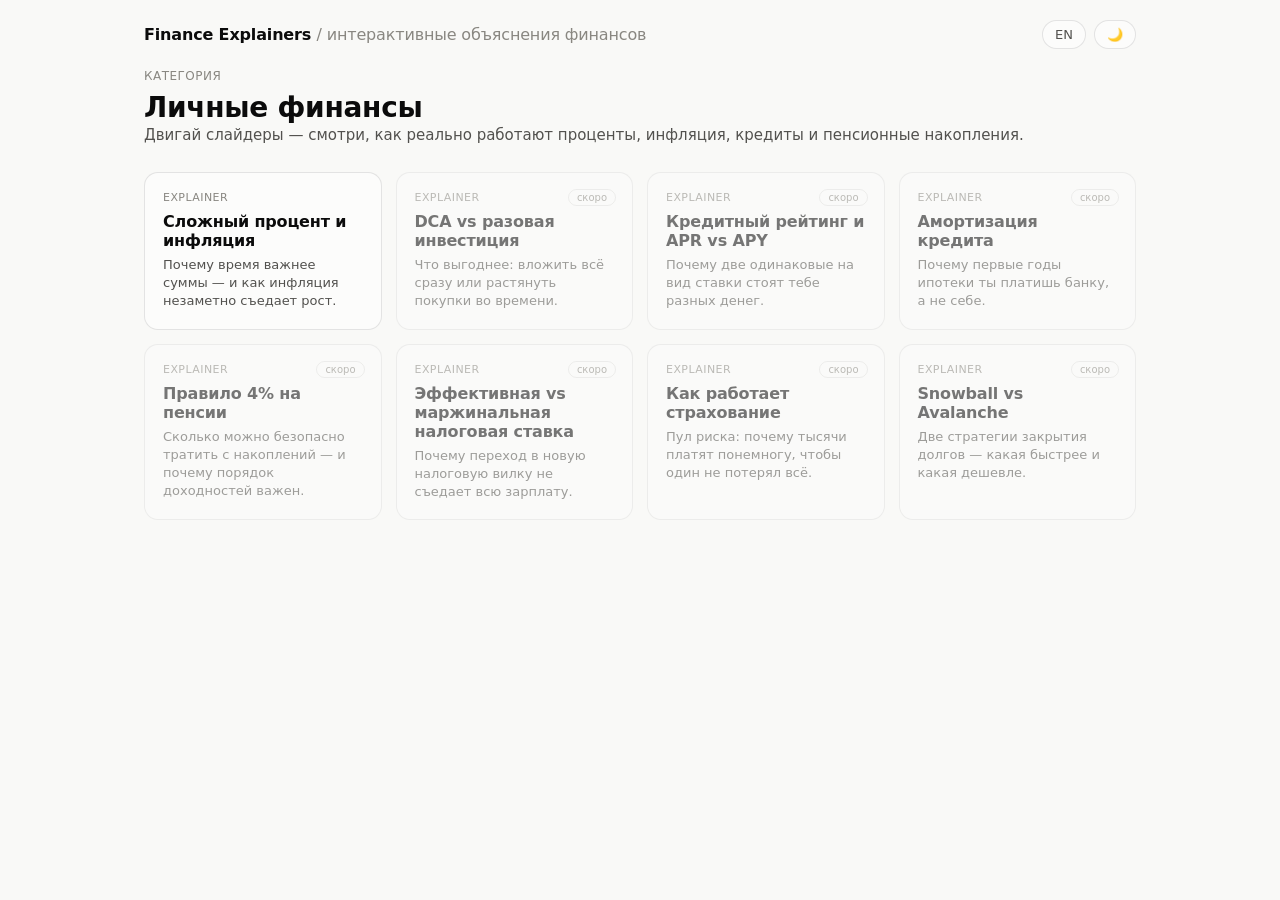
==== index.html @ c730f6f1 "Add gallery shell + compound interest/inflation explainer Reference template for the Personal Financ" ====
<!doctype html>
<html lang="ru">
<head>
<meta charset="utf-8">
<meta name="viewport" content="width=device-width, initial-scale=1">
<title>Finance Explainers</title>
<link rel="stylesheet" href="assets/style.css">
</head>
<body>
<div class="wrap">

  <div class="topbar">
    <div class="brand">Finance Explainers <span class="sub" data-i18n="brand_sub">/ интерактивные объяснения финансов</span></div>
    <div class="controls">
      <button class="iconbtn" id="lang-toggle">EN</button>
      <button class="iconbtn" id="theme-toggle">🌙</button>
    </div>
  </div>

  <div class="category-head">
    <div class="tag" style="color:var(--text-muted); font-size:12px; text-transform:uppercase; letter-spacing:.04em;" data-i18n="cat_tag">Категория</div>
    <h1 data-i18n="cat_title">Личные финансы</h1>
    <p data-i18n="cat_desc">Двигай слайдеры — смотри, как реально работают проценты, инфляция, кредиты и пенсионные накопления.</p>
  </div>

  <div class="grid">

    <a class="card" href="topics/compound-interest/index.html">
      <div class="tag" data-i18n="c1_tag">Explainer</div>
      <h3 data-i18n="c1_title">Сложный процент и инфляция</h3>
      <p data-i18n="c1_desc">Почему время важнее суммы — и как инфляция незаметно съедает рост.</p>
    </a>

    <a class="card soon" href="#">
      <span class="badge-soon" data-i18n="soon">скоро</span>
      <div class="tag" data-i18n="c2_tag">Explainer</div>
      <h3 data-i18n="c2_title">DCA vs разовая инвестиция</h3>
      <p data-i18n="c2_desc">Что выгоднее: вложить всё сразу или растянуть покупки во времени.</p>
    </a>

    <a class="card soon" href="#">
      <span class="badge-soon" data-i18n="soon">скоро</span>
      <div class="tag" data-i18n="c3_tag">Explainer</div>
      <h3 data-i18n="c3_title">Кредитный рейтинг и APR vs APY</h3>
      <p data-i18n="c3_desc">Почему две одинаковые на вид ставки стоят тебе разных денег.</p>
    </a>

    <a class="card soon" href="#">
      <span class="badge-soon" data-i18n="soon">скоро</span>
      <div class="tag" data-i18n="c4_tag">Explainer</div>
      <h3 data-i18n="c4_title">Амортизация кредита</h3>
      <p data-i18n="c4_desc">Почему первые годы ипотеки ты платишь банку, а не себе.</p>
    </a>

    <a class="card soon" href="#">
      <span class="badge-soon" data-i18n="soon">скоро</span>
      <div class="tag" data-i18n="c5_tag">Explainer</div>
      <h3 data-i18n="c5_title">Правило 4% на пенсии</h3>
      <p data-i18n="c5_desc">Сколько можно безопасно тратить с накоплений — и почему порядок доходностей важен.</p>
    </a>

    <a class="card soon" href="#">
      <span class="badge-soon" data-i18n="soon">скоро</span>
      <div class="tag" data-i18n="c6_tag">Explainer</div>
      <h3 data-i18n="c6_title">Эффективная vs маржинальная налоговая ставка</h3>
      <p data-i18n="c6_desc">Почему переход в новую налоговую вилку не съедает всю зарплату.</p>
    </a>

    <a class="card soon" href="#">
      <span class="badge-soon" data-i18n="soon">скоро</span>
      <div class="tag" data-i18n="c7_tag">Explainer</div>
      <h3 data-i18n="c7_title">Как работает страхование</h3>
      <p data-i18n="c7_desc">Пул риска: почему тысячи платят понемногу, чтобы один не потерял всё.</p>
    </a>

    <a class="card soon" href="#">
      <span class="badge-soon" data-i18n="soon">скоро</span>
      <div class="tag" data-i18n="c8_tag">Explainer</div>
      <h3 data-i18n="c8_title">Snowball vs Avalanche</h3>
      <p data-i18n="c8_desc">Две стратегии закрытия долгов — какая быстрее и какая дешевле.</p>
    </a>

  </div>
</div>

<script>
window.I18N = {
  ru: {
    brand_sub: "/ интерактивные объяснения финансов",
    cat_tag: "Категория", cat_title: "Личные финансы",
    cat_desc: "Двигай слайдеры — смотри, как реально работают проценты, инфляция, кредиты и пенсионные накопления.",
    soon: "скоро",
    c1_tag: "Explainer", c1_title: "Сложный процент и инфляция", c1_desc: "Почему время важнее суммы — и как инфляция незаметно съедает рост.",
    c2_tag: "Explainer", c2_title: "DCA vs разовая инвестиция", c2_desc: "Что выгоднее: вложить всё сразу или растянуть покупки во времени.",
    c3_tag: "Explainer", c3_title: "Кредитный рейтинг и APR vs APY", c3_desc: "Почему две одинаковые на вид ставки стоят тебе разных денег.",
    c4_tag: "Explainer", c4_title: "Амортизация кредита", c4_desc: "Почему первые годы ипотеки ты платишь банку, а не себе.",
    c5_tag: "Explainer", c5_title: "Правило 4% на пенсии", c5_desc: "Сколько можно безопасно тратить с накоплений — и почему порядок доходностей важен.",
    c6_tag: "Explainer", c6_title: "Эффективная vs маржинальная налоговая ставка", c6_desc: "Почему переход в новую налоговую вилку не съедает всю зарплату.",
    c7_tag: "Explainer", c7_title: "Как работает страхование", c7_desc: "Пул риска: почему тысячи платят понемногу, чтобы один не потерял всё.",
    c8_tag: "Explainer", c8_title: "Snowball vs Avalanche", c8_desc: "Две стратегии закрытия долгов — какая быстрее и какая дешевле."
  },
  en: {
    brand_sub: "/ interactive finance explainers",
    cat_tag: "Category", cat_title: "Personal Finance",
    cat_desc: "Drag the sliders — see how compounding, inflation, loans and retirement withdrawals actually work.",
    soon: "soon",
    c1_tag: "Explainer", c1_title: "Compound Interest & Inflation", c1_desc: "Why time matters more than the amount — and how inflation quietly eats your growth.",
    c2_tag: "Explainer", c2_title: "DCA vs Lump Sum", c2_desc: "Is it better to invest everything at once, or spread it out over time?",
    c3_tag: "Explainer", c3_title: "Credit Score & APR vs APY", c3_desc: "Why two seemingly identical rates can cost you very different amounts.",
    c4_tag: "Explainer", c4_title: "Loan Amortization", c4_desc: "Why the first years of a mortgage mostly pay the bank, not your balance.",
    c5_tag: "Explainer", c5_title: "The 4% Retirement Rule", c5_desc: "How much you can safely withdraw — and why the order of returns matters.",
    c6_tag: "Explainer", c6_title: "Effective vs Marginal Tax Rate", c6_desc: "Why moving into a new tax bracket doesn't eat your whole paycheck.",
    c7_tag: "Explainer", c7_title: "How Insurance Works", c7_desc: "Risk pooling: why thousands paying a little protects one from losing everything.",
    c8_tag: "Explainer", c8_title: "Snowball vs Avalanche", c8_desc: "Two debt payoff strategies — which is faster, which is cheaper."
  }
};
</script>
<script src="assets/common.js"></script>
</body>
</html>
---- assets/style.css ----
/* ---- Design system tokens (from dataviz reference palette) ---- */
:root {
  --surface-page:   #f9f9f7;
  --surface-card:   #fcfcfb;
  --text-primary:   #0b0b0b;
  --text-secondary: #52514e;
  --text-muted:     #898781;
  --gridline:       #e1e0d9;
  --baseline:       #c3c2b7;
  --border:         rgba(11,11,11,0.10);
  --series-1:       #2a78d6; /* blue */
  --series-2:       #1baf7a; /* aqua */
  --series-3:       #eda100; /* yellow */
  --good:           #0ca30c;

  --radius: 14px;
  --font: system-ui, -apple-system, "Segoe UI", sans-serif;
}

@media (prefers-color-scheme: dark) {
  :root {
    --surface-page:   #0d0d0d;
    --surface-card:   #1a1a19;
    --text-primary:   #ffffff;
    --text-secondary: #c3c2b7;
    --text-muted:     #898781;
    --gridline:       #2c2c2a;
    --baseline:       #383835;
    --border:         rgba(255,255,255,0.10);
    --series-1:       #3987e5;
    --series-2:       #199e70;
    --series-3:       #c98500;
    --good:           #0ca30c;
  }
}
:root[data-theme="dark"] {
  --surface-page:   #0d0d0d;
  --surface-card:   #1a1a19;
  --text-primary:   #ffffff;
  --text-secondary: #c3c2b7;
  --text-muted:     #898781;
  --gridline:       #2c2c2a;
  --baseline:       #383835;
  --border:         rgba(255,255,255,0.10);
  --series-1:       #3987e5;
  --series-2:       #199e70;
  --series-3:       #c98500;
}
:root[data-theme="light"] {
  --surface-page:   #f9f9f7;
  --surface-card:   #fcfcfb;
  --text-primary:   #0b0b0b;
  --text-secondary: #52514e;
  --text-muted:     #898781;
  --gridline:       #e1e0d9;
  --baseline:       #c3c2b7;
  --border:         rgba(11,11,11,0.10);
  --series-1:       #2a78d6;
  --series-2:       #1baf7a;
  --series-3:       #eda100;
}

* { box-sizing: border-box; }
html, body {
  margin: 0;
  background: var(--surface-page);
  color: var(--text-primary);
  font-family: var(--font);
}
body { padding-bottom: 64px; }

a { color: inherit; text-decoration: none; }

.wrap {
  max-width: 1040px;
  margin: 0 auto;
  padding: 0 24px;
}

/* ---- Top bar ---- */
.topbar {
  display: flex;
  align-items: center;
  justify-content: space-between;
  padding: 20px 0;
}
.brand {
  font-weight: 600;
  font-size: 16px;
  letter-spacing: -0.01em;
}
.brand .sub { color: var(--text-muted); font-weight: 400; }
.controls { display: flex; gap: 8px; }
.iconbtn {
  border: 1px solid var(--border);
  background: var(--surface-card);
  color: var(--text-secondary);
  border-radius: 999px;
  padding: 6px 12px;
  font-size: 13px;
  font-family: var(--font);
  cursor: pointer;
}
.iconbtn:hover { color: var(--text-primary); }

.back {
  color: var(--text-muted);
  font-size: 13px;
}
.back:hover { color: var(--text-primary); }

/* ---- Gallery ---- */
.category-head h1 {
  font-size: 28px;
  margin: 8px 0 2px;
  letter-spacing: -0.01em;
}
.category-head p {
  color: var(--text-secondary);
  margin: 0 0 28px;
  font-size: 15px;
}

.grid {
  display: grid;
  grid-template-columns: repeat(auto-fill, minmax(230px, 1fr));
  gap: 14px;
}

.card {
  display: block;
  background: var(--surface-card);
  border: 1px solid var(--border);
  border-radius: var(--radius);
  padding: 18px;
  min-height: 128px;
  position: relative;
  transition: transform .12s ease, border-color .12s ease;
}
.card:hover { transform: translateY(-2px); border-color: var(--text-muted); }
.card.soon { opacity: 0.55; cursor: default; }
.card.soon:hover { transform: none; border-color: var(--border); }

.card .tag {
  font-size: 11px;
  color: var(--text-muted);
  text-transform: uppercase;
  letter-spacing: .04em;
}
.card h3 {
  font-size: 16px;
  margin: 8px 0 6px;
  letter-spacing: -0.01em;
}
.card p {
  font-size: 13px;
  color: var(--text-secondary);
  margin: 0;
  line-height: 1.4;
}
.badge-soon {
  position: absolute;
  top: 16px;
  right: 16px;
  font-size: 10px;
  color: var(--text-muted);
  border: 1px solid var(--border);
  border-radius: 999px;
  padding: 2px 8px;
}

/* ---- Topic page ---- */
.topic-head h1 {
  font-size: 26px;
  margin: 6px 0 8px;
  letter-spacing: -0.01em;
}
.topic-head p {
  color: var(--text-secondary);
  font-size: 15px;
  max-width: 680px;
  line-height: 1.5;
}

.panel {
  display: grid;
  grid-template-columns: 260px 1fr;
  gap: 24px;
  margin-top: 24px;
  align-items: start;
}
@media (max-width: 760px) {
  .panel { grid-template-columns: 1fr; }
}

.controls-card, .chart-card {
  background: var(--surface-card);
  border: 1px solid var(--border);
  border-radius: var(--radius);
  padding: 20px;
}

.field { margin-bottom: 18px; }
.field:last-child { margin-bottom: 0; }
.field label {
  display: flex;
  justify-content: space-between;
  font-size: 13px;
  color: var(--text-secondary);
  margin-bottom: 8px;
}
.field label .val {
  color: var(--text-primary);
  font-variant-numeric: tabular-nums;
  font-weight: 600;
}
.field input[type="range"] {
  width: 100%;
  accent-color: var(--series-1);
}
.seg {
  display: flex;
  border: 1px solid var(--border);
  border-radius: 8px;
  overflow: hidden;
}
.seg button {
  flex: 1;
  min-width: 0;
  background: transparent;
  border: none;
  color: var(--text-secondary);
  font-family: var(--font);
  font-size: 11px;
  line-height: 1.3;
  white-space: normal;
  padding: 7px 4px;
  cursor: pointer;
  border-right: 1px solid var(--border);
}
.seg button:last-child { border-right: none; }
.seg button.active {
  background: var(--series-1);
  color: #fff;
}

.legend {
  display: flex;
  gap: 18px;
  margin-bottom: 12px;
  font-size: 13px;
  color: var(--text-secondary);
}
.legend .item { display: flex; align-items: center; gap: 6px; }
.legend .dot { width: 10px; height: 10px; border-radius: 50%; display: inline-block; }

.chart-svg { width: 100%; height: auto; display: block; overflow: visible; }
.gridline { stroke: var(--gridline); stroke-width: 1; }
.baseline { stroke: var(--baseline); stroke-width: 1; }
.axis-label { fill: var(--text-muted); font-size: 11px; font-family: var(--font); }
.series-line { fill: none; stroke-width: 2; stroke-linecap: round; }
.hover-dot { fill: var(--surface-card); stroke-width: 2; }
.crosshair { stroke: var(--text-muted); stroke-width: 1; stroke-dasharray: 3 3; }
.end-label { font-size: 12px; fill: var(--text-primary); font-family: var(--font); }

.tooltip {
  position: absolute;
  pointer-events: none;
  background: var(--surface-card);
  border: 1px solid var(--border);
  border-radius: 8px;
  padding: 8px 12px;
  font-size: 12px;
  color: var(--text-primary);
  box-shadow: 0 4px 16px rgba(0,0,0,0.12);
  visibility: hidden;
  white-space: nowrap;
}
.tooltip .row { display: flex; justify-content: space-between; gap: 12px; }
.tooltip .muted { color: var(--text-muted); }

.chart-wrap { position: relative; }

.insight {
  margin-top: 16px;
  padding-top: 16px;
  border-top: 1px solid var(--border);
  font-size: 14px;
  color: var(--text-secondary);
}
.insight .num {
  font-size: 22px;
  font-weight: 600;
  color: var(--text-primary);
  font-variant-numeric: tabular-nums;
}
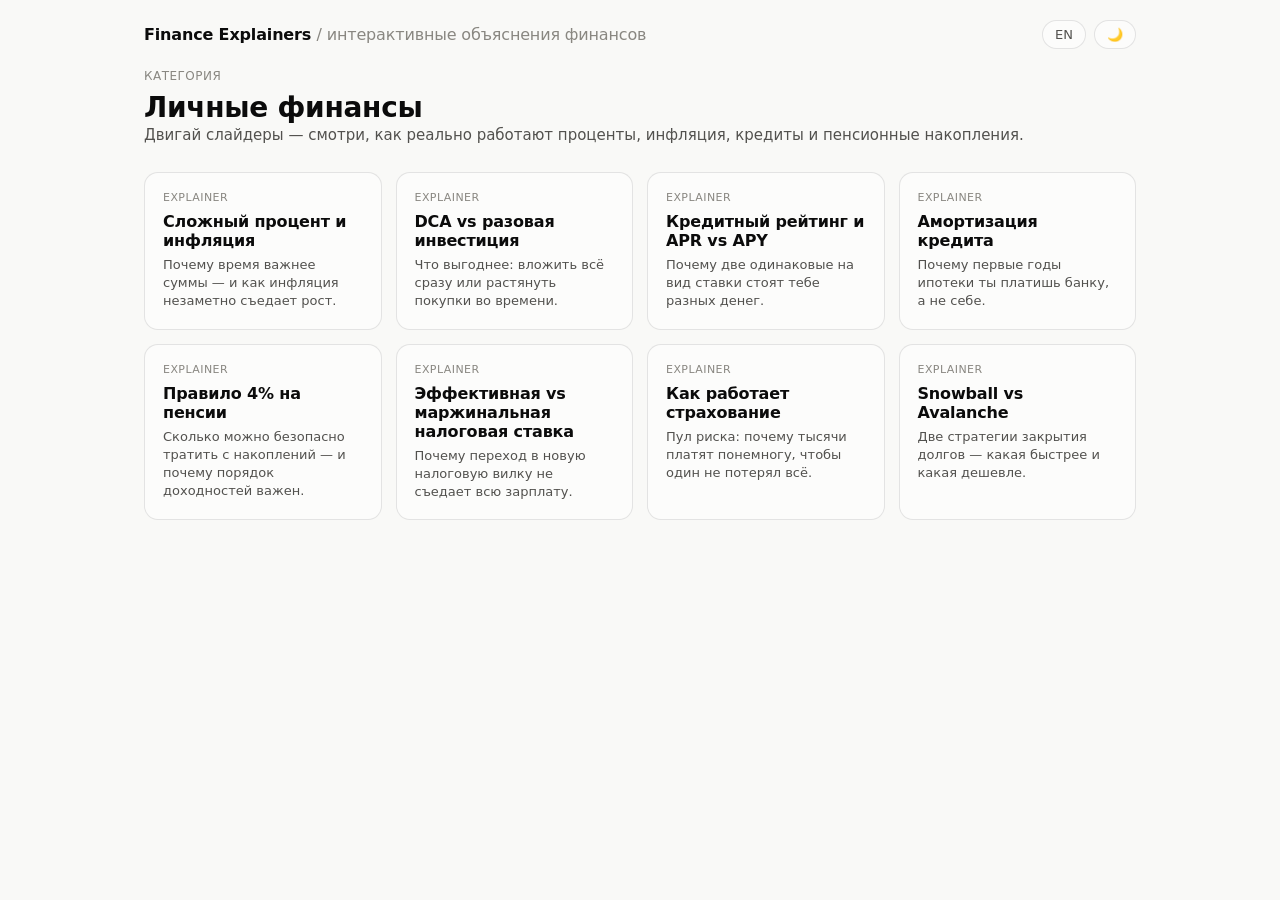
==== commit 4f670502: "Wire up the gallery to all 8 Personal Finance explainers All cards now link to their live topic page" ====
--- a/index.html
+++ b/index.html
@@ -31,50 +31,43 @@
       <p data-i18n="c1_desc">Почему время важнее суммы — и как инфляция незаметно съедает рост.</p>
     </a>
 
-    <a class="card soon" href="#">
-      <span class="badge-soon" data-i18n="soon">скоро</span>
+    <a class="card" href="topics/dca-vs-lump-sum/index.html">
       <div class="tag" data-i18n="c2_tag">Explainer</div>
       <h3 data-i18n="c2_title">DCA vs разовая инвестиция</h3>
       <p data-i18n="c2_desc">Что выгоднее: вложить всё сразу или растянуть покупки во времени.</p>
     </a>
 
-    <a class="card soon" href="#">
-      <span class="badge-soon" data-i18n="soon">скоро</span>
+    <a class="card" href="topics/credit-score-apr-apy/index.html">
       <div class="tag" data-i18n="c3_tag">Explainer</div>
       <h3 data-i18n="c3_title">Кредитный рейтинг и APR vs APY</h3>
       <p data-i18n="c3_desc">Почему две одинаковые на вид ставки стоят тебе разных денег.</p>
     </a>
 
-    <a class="card soon" href="#">
-      <span class="badge-soon" data-i18n="soon">скоро</span>
+    <a class="card" href="topics/loan-amortization/index.html">
       <div class="tag" data-i18n="c4_tag">Explainer</div>
       <h3 data-i18n="c4_title">Амортизация кредита</h3>
       <p data-i18n="c4_desc">Почему первые годы ипотеки ты платишь банку, а не себе.</p>
     </a>
 
-    <a class="card soon" href="#">
-      <span class="badge-soon" data-i18n="soon">скоро</span>
+    <a class="card" href="topics/retirement-4-percent-rule/index.html">
       <div class="tag" data-i18n="c5_tag">Explainer</div>
       <h3 data-i18n="c5_title">Правило 4% на пенсии</h3>
       <p data-i18n="c5_desc">Сколько можно безопасно тратить с накоплений — и почему порядок доходностей важен.</p>
     </a>
 
-    <a class="card soon" href="#">
-      <span class="badge-soon" data-i18n="soon">скоро</span>
+    <a class="card" href="topics/tax-rate-effective-marginal/index.html">
       <div class="tag" data-i18n="c6_tag">Explainer</div>
       <h3 data-i18n="c6_title">Эффективная vs маржинальная налоговая ставка</h3>
       <p data-i18n="c6_desc">Почему переход в новую налоговую вилку не съедает всю зарплату.</p>
     </a>
 
-    <a class="card soon" href="#">
-      <span class="badge-soon" data-i18n="soon">скоро</span>
+    <a class="card" href="topics/insurance-risk-pooling/index.html">
       <div class="tag" data-i18n="c7_tag">Explainer</div>
       <h3 data-i18n="c7_title">Как работает страхование</h3>
       <p data-i18n="c7_desc">Пул риска: почему тысячи платят понемногу, чтобы один не потерял всё.</p>
     </a>
 
-    <a class="card soon" href="#">
-      <span class="badge-soon" data-i18n="soon">скоро</span>
+    <a class="card" href="topics/debt-snowball-avalanche/index.html">
       <div class="tag" data-i18n="c8_tag">Explainer</div>
       <h3 data-i18n="c8_title">Snowball vs Avalanche</h3>
       <p data-i18n="c8_desc">Две стратегии закрытия долгов — какая быстрее и какая дешевле.</p>
@@ -89,7 +82,6 @@
     brand_sub: "/ интерактивные объяснения финансов",
     cat_tag: "Категория", cat_title: "Личные финансы",
     cat_desc: "Двигай слайдеры — смотри, как реально работают проценты, инфляция, кредиты и пенсионные накопления.",
-    soon: "скоро",
     c1_tag: "Explainer", c1_title: "Сложный процент и инфляция", c1_desc: "Почему время важнее суммы — и как инфляция незаметно съедает рост.",
     c2_tag: "Explainer", c2_title: "DCA vs разовая инвестиция", c2_desc: "Что выгоднее: вложить всё сразу или растянуть покупки во времени.",
     c3_tag: "Explainer", c3_title: "Кредитный рейтинг и APR vs APY", c3_desc: "Почему две одинаковые на вид ставки стоят тебе разных денег.",
@@ -103,7 +95,6 @@
     brand_sub: "/ interactive finance explainers",
     cat_tag: "Category", cat_title: "Personal Finance",
     cat_desc: "Drag the sliders — see how compounding, inflation, loans and retirement withdrawals actually work.",
-    soon: "soon",
     c1_tag: "Explainer", c1_title: "Compound Interest & Inflation", c1_desc: "Why time matters more than the amount — and how inflation quietly eats your growth.",
     c2_tag: "Explainer", c2_title: "DCA vs Lump Sum", c2_desc: "Is it better to invest everything at once, or spread it out over time?",
     c3_tag: "Explainer", c3_title: "Credit Score & APR vs APY", c3_desc: "Why two seemingly identical rates can cost you very different amounts.",
--- a/assets/style.css
+++ b/assets/style.css
@@ -12,6 +12,7 @@
   --series-2:       #1baf7a; /* aqua */
   --series-3:       #eda100; /* yellow */
   --good:           #0ca30c;
+  --bad:            #e34948;
 
   --radius: 14px;
   --font: system-ui, -apple-system, "Segoe UI", sans-serif;
@@ -31,6 +32,7 @@
     --series-2:       #199e70;
     --series-3:       #c98500;
     --good:           #0ca30c;
+    --bad:            #e66767;
   }
 }
 :root[data-theme="dark"] {
@@ -45,6 +47,7 @@
   --series-1:       #3987e5;
   --series-2:       #199e70;
   --series-3:       #c98500;
+  --bad:            #e66767;
 }
 :root[data-theme="light"] {
   --surface-page:   #f9f9f7;
@@ -58,6 +61,7 @@
   --series-1:       #2a78d6;
   --series-2:       #1baf7a;
   --series-3:       #eda100;
+  --bad:            #e34948;
 }
 
 * { box-sizing: border-box; }
@@ -138,8 +142,6 @@
   transition: transform .12s ease, border-color .12s ease;
 }
 .card:hover { transform: translateY(-2px); border-color: var(--text-muted); }
-.card.soon { opacity: 0.55; cursor: default; }
-.card.soon:hover { transform: none; border-color: var(--border); }
 
 .card .tag {
   font-size: 11px;
@@ -158,17 +160,6 @@
   margin: 0;
   line-height: 1.4;
 }
-.badge-soon {
-  position: absolute;
-  top: 16px;
-  right: 16px;
-  font-size: 10px;
-  color: var(--text-muted);
-  border: 1px solid var(--border);
-  border-radius: 999px;
-  padding: 2px 8px;
-}
-
 /* ---- Topic page ---- */
 .topic-head h1 {
   font-size: 26px;
@@ -281,6 +272,46 @@
 
 .chart-wrap { position: relative; }
 
+.stat-row {
+  display: flex;
+  gap: 14px;
+  flex-wrap: wrap;
+  margin-top: 16px;
+}
+.stat-tile {
+  flex: 1;
+  min-width: 140px;
+  background: var(--surface-page);
+  border: 1px solid var(--border);
+  border-radius: 10px;
+  padding: 14px 16px;
+}
+.stat-tile .label {
+  font-size: 11px;
+  color: var(--text-muted);
+  text-transform: uppercase;
+  letter-spacing: .04em;
+}
+.stat-tile .value {
+  font-size: 22px;
+  font-weight: 600;
+  margin-top: 4px;
+  font-variant-numeric: tabular-nums;
+  color: var(--text-primary);
+}
+.stat-tile .value.good { color: var(--good); }
+.stat-tile .value.bad { color: var(--bad); }
+.stat-tile .sub { font-size: 12px; color: var(--text-secondary); margin-top: 2px; }
+
+.meter { height: 8px; border-radius: 4px; background: var(--gridline); overflow: hidden; margin-top: 10px; }
+.meter > div { height: 100%; border-radius: 4px; background: var(--series-1); }
+
+.hint {
+  font-size: 13px;
+  color: var(--text-secondary);
+  margin-bottom: 14px;
+}
+
 .insight {
   margin-top: 16px;
   padding-top: 16px;
